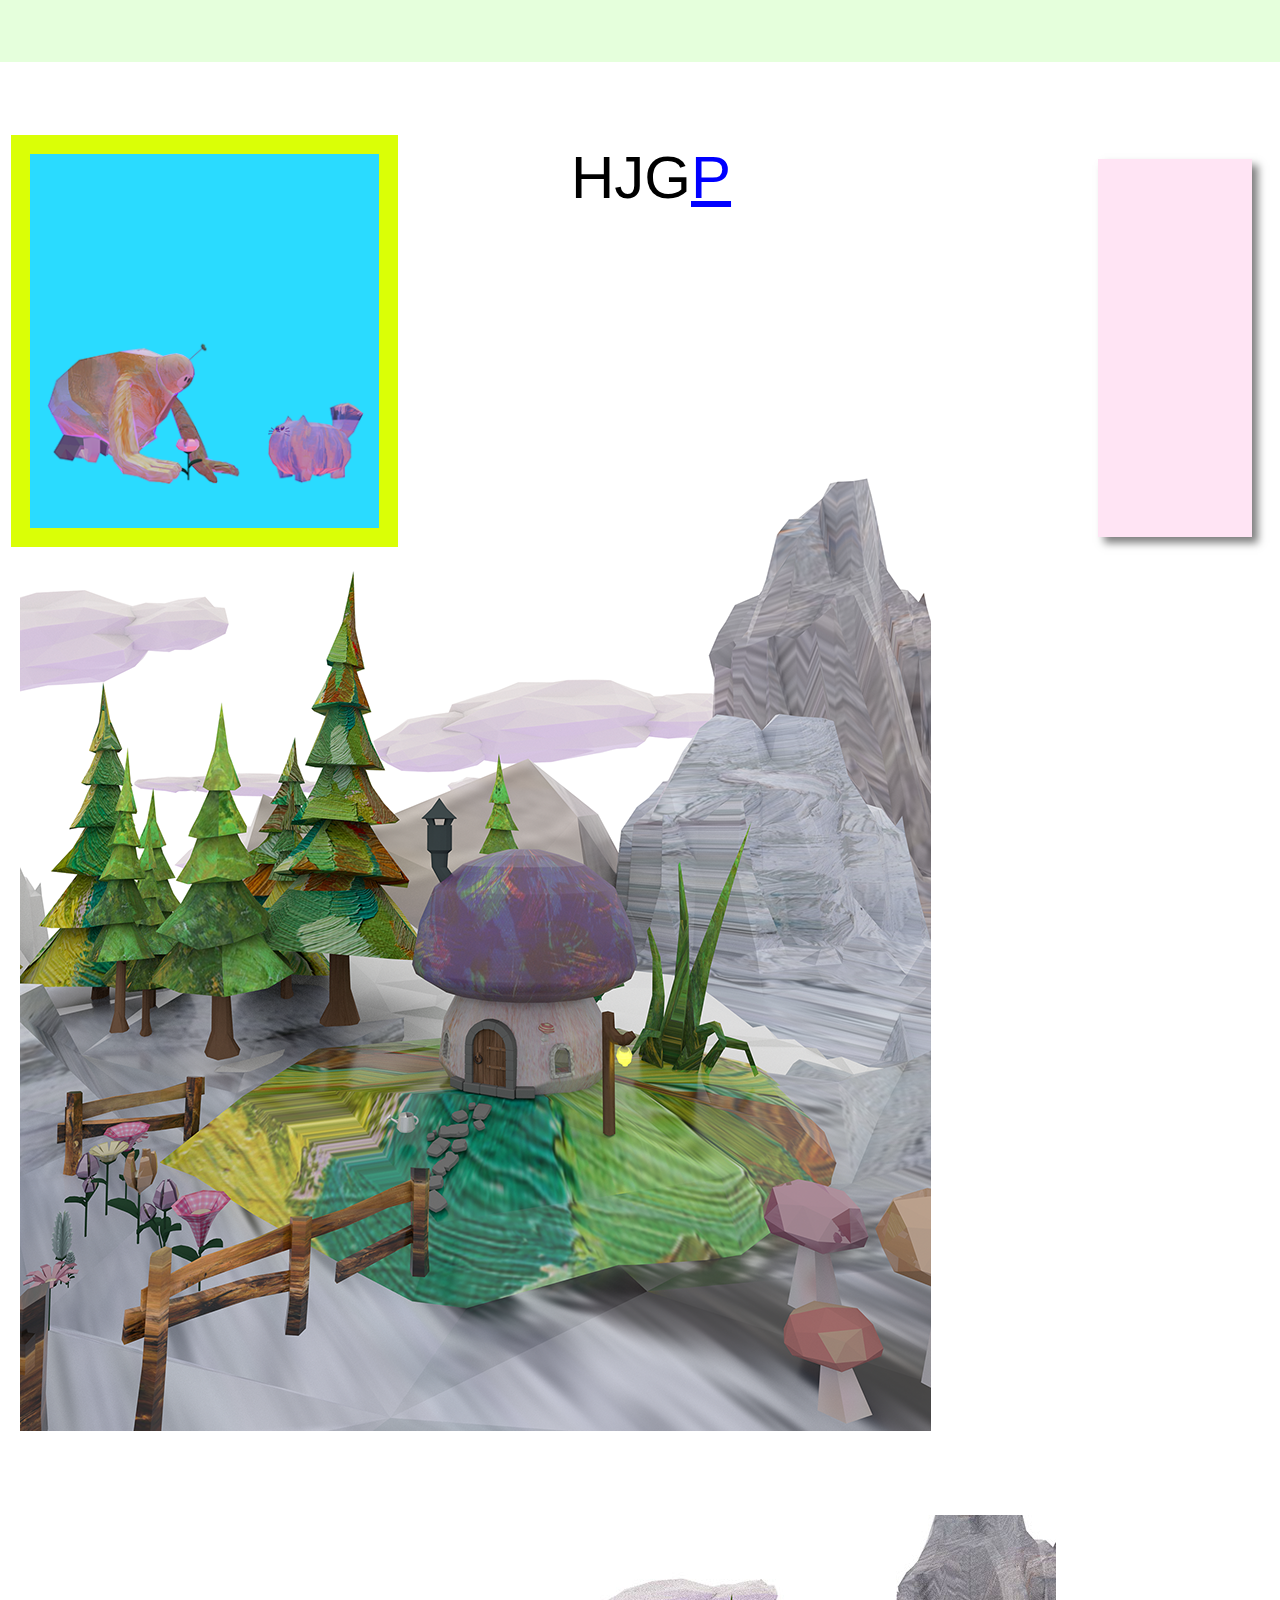
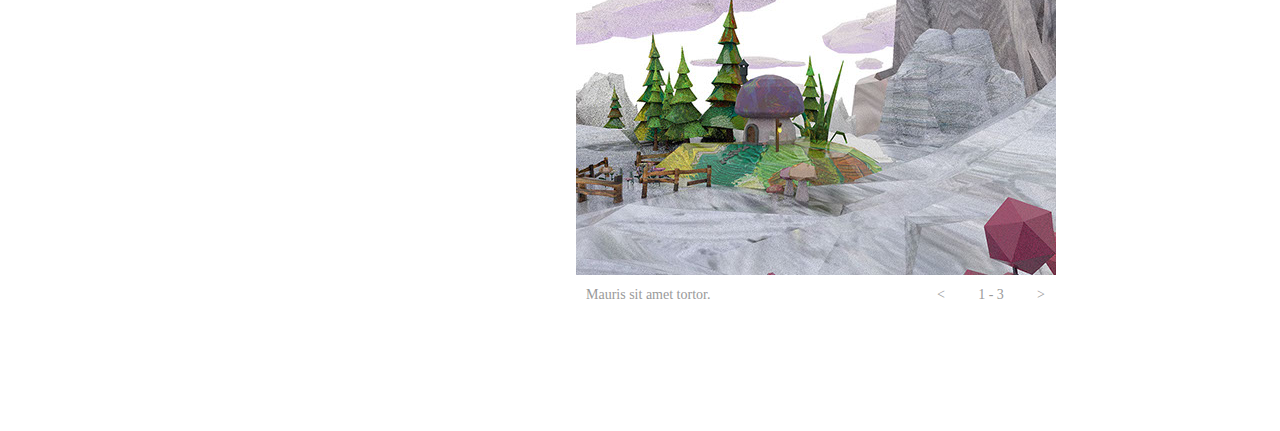
==== index.html @ 1f829367 "upload" ====
<!DOCTYPE html>
<html class="nojs html css_verticalspacer" lang="zh-TW">
 <head>

  <meta http-equiv="Content-type" content="text/html;charset=UTF-8"/>
  <meta name="generator" content="2017.0.4.363"/>
  
  <script type="text/javascript">
   // Update the 'nojs'/'js' class on the html node
document.documentElement.className = document.documentElement.className.replace(/\bnojs\b/g, 'js');

// Check that all required assets are uploaded and up-to-date
if(typeof Muse == "undefined") window.Muse = {}; window.Muse.assets = {"required":["museutils.js", "museconfig.js", "jquery.musepolyfill.bgsize.js", "webpro.js", "musewpslideshow.js", "jquery.museoverlay.js", "touchswipe.js", "jquery.watch.js", "jquery.scrolleffects.js", "require.js", "index.css"], "outOfDate":[]};
</script>
  
  <title>首頁</title>
  <!-- CSS -->
  <link rel="stylesheet" type="text/css" href="css/site_global.css?crc=443350757"/>
  <link rel="stylesheet" type="text/css" href="css/index.css?crc=421343174" id="pagesheet"/>
    <!--HTML Widget code-->
  <style type="text/css">#u663.size_fluid_width_height iframe { position:absolute; left:0; top:0; }</style>
 </head>
 <body>

  <div class="clearfix" id="page"><!-- group -->
   <div id="u200"><!-- simple frame --></div>
   <div class="clearfix grpelem" id="ppu118"><!-- column -->
    <div class="clearfix colelem" id="pu118"><!-- group -->
     <div class="clip_frame grpelem" id="u118"><!-- image -->
      <img class="block" id="u118_img" src="images/2.jpg?crc=135614401" data-hidpi-src="images/2_2x.jpg?crc=4275006688" alt="" width="911" height="1289"/>
     </div>
     <a class="nonblock nontext museBGSize grpelem" id="u128" href="%e6%9c%aa%e5%91%bd%e5%90%8d-4.html"><!-- simple frame --></a>
     <div class="pointer_cursor clearfix grpelem" id="u142-6"><!-- content -->
      <a class="block anim_swing" href="index.html#anchor"><!-- Block link tag --></a>
      <p>HJG<a class="nonblock" href="https://www.youtube.com/watch?v=t-OqWAGTNNU">P</a></p>
     </div>
     <div class="clearfix grpelem" id="u157-3"><!-- content -->
      <p>&nbsp;</p>
     </div>
     <div class="clearfix grpelem" id="u160-3"><!-- content -->
      <p>&nbsp;</p>
     </div>
    </div>
    <div class="clearfix colelem" id="pu663"><!-- group -->
     <div class="size_fixed grpelem" id="u663"><!-- custom html -->
      
<iframe class="actAsDiv" style="width:100%;height:100%;" src="//www.youtube.com/embed/zfUnu_tkehg?autoplay=0&loop=0&showinfo=0&theme=dark&color=red&controls=1&modestbranding=0&start=0&fs=1&iv_load_policy=1&wmode=transparent&rel=1" frameborder="0" allowfullscreen></iframe>

     </div>
     <div class="SlideShowWidget clearfix grpelem" id="slideshowu708"><!-- none box -->
      <div class="popup_anchor" id="u727popup">
       <div class="SlideShowContentPanel clearfix" id="u727"><!-- stack box -->
        <div class="SSSlide clip_frame grpelem" id="u730"><!-- image -->
         <img class="block ImageInclude" id="u730_img" data-src="images/8-crop-u730.jpg?crc=3862335308" data-hidpi-src="images/8-crop-u730_2x.jpg?crc=246128449" src="images/blank.gif?crc=4208392903" alt="" data-width="480" data-height="360"/>
        </div>
        <div class="SSSlide invi clip_frame grpelem" id="u827"><!-- image -->
         <img class="block ImageInclude" id="u827_img" data-src="images/1118-crop-u827.png?crc=4044850448" data-hidpi-src="images/1118-crop-u827_2x.png?crc=381848020" src="images/blank.gif?crc=4208392903" alt="" data-width="480" data-height="360"/>
        </div>
        <div class="SSSlide invi clip_frame grpelem" id="u853"><!-- image -->
         <img class="block ImageInclude" id="u853_img" data-src="images/1128-crop-u853.png?crc=3974267856" data-hidpi-src="images/1128-crop-u853_2x.png?crc=531873560" src="images/blank.gif?crc=4208392903" alt="" data-width="480" data-height="360"/>
        </div>
       </div>
      </div>
      <div class="popup_anchor" id="u715popup">
       <div class="SlideShowCaptionPanel clearfix" id="u715"><!-- stack box -->
        <div class="SSSlideCaption clearfix grpelem" id="u718-4"><!-- content -->
         <p>Mauris sit amet tortor.</p>
        </div>
        <div class="SSSlideCaption invi clearfix grpelem" id="u843-4"><!-- content -->
         <p>Mauris sit amet tortor.2</p>
        </div>
        <div class="SSSlideCaption invi clearfix grpelem" id="u869-4"><!-- content -->
         <p>Mauris sit amet tortor.3</p>
        </div>
       </div>
      </div>
      <div class="popup_anchor" id="u712-4popup">
       <div class="SlideShowLabel SSSlideCount clearfix" id="u712-4"><!-- content -->
        <p><span id="u712">3 - 3</span></p>
       </div>
      </div>
      <div class="popup_anchor" id="u726-4popup">
       <div class="SSPreviousButton clearfix" id="u726-4"><!-- content -->
        <p><span id="u726">&lt;</span></p>
       </div>
      </div>
      <div class="popup_anchor" id="u713-4popup">
       <div class="SSNextButton clearfix" id="u713-4"><!-- content -->
        <p>&gt;</p>
       </div>
      </div>
     </div>
    </div>
   </div>
   <div class="shadow" id="u206"><!-- simple frame --></div>
   <div class="verticalspacer" data-offset-top="1915" data-content-above-spacer="1914" data-content-below-spacer="61"></div>
   <a class="anchor_item grpelem" id="anchor"></a>
  </div>
  <!-- Other scripts -->
  <script type="text/javascript">
   // Decide weather to suppress missing file error or not based on preference setting
var suppressMissingFileError = false
</script>
  <script type="text/javascript">
   window.Muse.assets.check=function(d){if(!window.Muse.assets.checked){window.Muse.assets.checked=!0;var b={},c=function(a,b){if(window.getComputedStyle){var c=window.getComputedStyle(a,null);return c&&c.getPropertyValue(b)||c&&c[b]||""}if(document.documentElement.currentStyle)return(c=a.currentStyle)&&c[b]||a.style&&a.style[b]||"";return""},a=function(a){if(a.match(/^rgb/))return a=a.replace(/\s+/g,"").match(/([\d\,]+)/gi)[0].split(","),(parseInt(a[0])<<16)+(parseInt(a[1])<<8)+parseInt(a[2]);if(a.match(/^\#/))return parseInt(a.substr(1),
16);return 0},g=function(g){for(var f=document.getElementsByTagName("link"),h=0;h<f.length;h++)if("text/css"==f[h].type){var i=(f[h].href||"").match(/\/?css\/([\w\-]+\.css)\?crc=(\d+)/);if(!i||!i[1]||!i[2])break;b[i[1]]=i[2]}f=document.createElement("div");f.className="version";f.style.cssText="display:none; width:1px; height:1px;";document.getElementsByTagName("body")[0].appendChild(f);for(h=0;h<Muse.assets.required.length;){var i=Muse.assets.required[h],l=i.match(/([\w\-\.]+)\.(\w+)$/),k=l&&l[1]?
l[1]:null,l=l&&l[2]?l[2]:null;switch(l.toLowerCase()){case "css":k=k.replace(/\W/gi,"_").replace(/^([^a-z])/gi,"_$1");f.className+=" "+k;k=a(c(f,"color"));l=a(c(f,"backgroundColor"));k!=0||l!=0?(Muse.assets.required.splice(h,1),"undefined"!=typeof b[i]&&(k!=b[i]>>>24||l!=(b[i]&16777215))&&Muse.assets.outOfDate.push(i)):h++;f.className="version";break;case "js":h++;break;default:throw Error("Unsupported file type: "+l);}}d?d().jquery!="1.8.3"&&Muse.assets.outOfDate.push("jquery-1.8.3.min.js"):Muse.assets.required.push("jquery-1.8.3.min.js");
f.parentNode.removeChild(f);if(Muse.assets.outOfDate.length||Muse.assets.required.length)f="伺服器上的某些檔案可能遺失或不正確。請清除瀏覽器快取後再試一次。若問題持續發生，請聯絡網站作者。",g&&Muse.assets.outOfDate.length&&(f+="\nOut of date: "+Muse.assets.outOfDate.join(",")),g&&Muse.assets.required.length&&(f+="\nMissing: "+Muse.assets.required.join(",")),suppressMissingFileError?(f+="\nUse SuppressMissingFileError key in AppPrefs.xml to show missing file error pop up.",console.log(f)):alert(f)};location&&location.search&&location.search.match&&location.search.match(/muse_debug/gi)?
setTimeout(function(){g(!0)},5E3):g()}};
var muse_init=function(){require.config({baseUrl:""});require(["jquery","museutils","whatinput","jquery.musepolyfill.bgsize","webpro","musewpslideshow","jquery.museoverlay","touchswipe","jquery.watch","jquery.scrolleffects"],function(d){var $ = d;$(document).ready(function(){try{
window.Muse.assets.check($);/* body */
Muse.Utils.transformMarkupToFixBrowserProblemsPreInit();/* body */
Muse.Utils.detectScreenResolution();/* HiDPI screens */
Muse.Utils.prepHyperlinks(true);/* body */
Muse.Utils.fullPage('#page');/* 100% height page */
Muse.Utils.initWidget('#slideshowu708', ['#bp_infinity'], function(elem) { var widget = new WebPro.Widget.ContentSlideShow(elem, {autoPlay:true,displayInterval:3500,slideLinkStopsSlideShow:false,transitionStyle:'fading',lightboxEnabled_runtime:false,shuffle:false,transitionDuration:500,enableSwipe:true,elastic:'off',resumeAutoplay:true,resumeAutoplayInterval:3000,playOnce:false,autoActivate_runtime:false}); $(elem).data('widget', widget); return widget; });/* #slideshowu708 */
$('#u128').registerBackgroundPositionScrollEffect([{"speed":[0,1],"in":[-Infinity,43.55]},{"speed":[0,1],"in":[43.55,Infinity]}]);/* scroll effect */
Muse.Utils.showWidgetsWhenReady();/* body */
Muse.Utils.transformMarkupToFixBrowserProblems();/* body */
}catch(b){if(b&&"function"==typeof b.notify?b.notify():Muse.Assert.fail("Error calling selector function: "+b),false)throw b;}})})};

</script>
  <!-- RequireJS script -->
  <script src="scripts/require.js?crc=3951022091" type="text/javascript" async data-main="scripts/museconfig.js?crc=474374037" onload="if (requirejs) requirejs.onError = function(requireType, requireModule) { if (requireType && requireType.toString && requireType.toString().indexOf && 0 <= requireType.toString().indexOf('#scripterror')) window.Muse.assets.check(); }" onerror="window.Muse.assets.check();"></script>
   </body>
</html>
---- css/site_global.css ----
html{min-height:100%;min-width:100%;-ms-text-size-adjust:none;}body,div,dl,dt,dd,ul,ol,li,nav,h1,h2,h3,h4,h5,h6,pre,code,form,fieldset,legend,input,button,textarea,p,blockquote,th,td,a{margin:0px;padding:0px;border-width:0px;border-style:solid;border-color:transparent;-webkit-transform-origin:left top;-ms-transform-origin:left top;-o-transform-origin:left top;transform-origin:left top;background-repeat:no-repeat;}button.submit-btn{-moz-box-sizing:content-box;-webkit-box-sizing:content-box;box-sizing:content-box;}.transition{-webkit-transition-property:background-image,background-position,background-color,border-color,border-radius,color,font-size,font-style,font-weight,letter-spacing,line-height,text-align,box-shadow,text-shadow,opacity;transition-property:background-image,background-position,background-color,border-color,border-radius,color,font-size,font-style,font-weight,letter-spacing,line-height,text-align,box-shadow,text-shadow,opacity;}.transition *{-webkit-transition:inherit;transition:inherit;}table{border-collapse:collapse;border-spacing:0px;}fieldset,img{border:0px;border-style:solid;-webkit-transform-origin:left top;-ms-transform-origin:left top;-o-transform-origin:left top;transform-origin:left top;}address,caption,cite,code,dfn,em,strong,th,var,optgroup{font-style:inherit;font-weight:inherit;}del,ins{text-decoration:none;}li{list-style:none;}caption,th{text-align:left;}h1,h2,h3,h4,h5,h6{font-size:100%;font-weight:inherit;}input,button,textarea,select,optgroup,option{font-family:inherit;font-size:inherit;font-style:inherit;font-weight:inherit;}.form-grp input,.form-grp textarea{-webkit-appearance:none;-webkit-border-radius:0;}body{font-family:Arial, Helvetica Neue, Helvetica, sans-serif;text-align:left;font-size:14px;line-height:17px;word-wrap:break-word;text-rendering:optimizeLegibility;-moz-font-feature-settings:'liga';-ms-font-feature-settings:'liga';-webkit-font-feature-settings:'liga';font-feature-settings:'liga';}a:link{color:#0000FF;text-decoration:underline;}a:visited{color:#800080;text-decoration:underline;}a:hover{color:#0000FF;text-decoration:underline;}a:active{color:#EE0000;text-decoration:underline;}a.nontext{color:black;text-decoration:none;font-style:normal;font-weight:normal;}.normal_text{color:#000000;direction:ltr;font-family:Arial, Helvetica Neue, Helvetica, sans-serif;font-size:14px;font-style:normal;font-weight:normal;letter-spacing:0px;line-height:17px;text-align:left;text-decoration:none;text-indent:0px;text-transform:none;vertical-align:0px;padding:0px;}.list0 li:before{position:absolute;right:100%;letter-spacing:0px;text-decoration:none;font-weight:normal;font-style:normal;}.rtl-list li:before{right:auto;left:100%;}.nls-None > li:before,.nls-None .list3 > li:before,.nls-None .list6 > li:before{margin-right:6px;content:'•';}.nls-None .list1 > li:before,.nls-None .list4 > li:before,.nls-None .list7 > li:before{margin-right:6px;content:'○';}.nls-None,.nls-None .list1,.nls-None .list2,.nls-None .list3,.nls-None .list4,.nls-None .list5,.nls-None .list6,.nls-None .list7,.nls-None .list8{padding-left:34px;}.nls-None.rtl-list,.nls-None .list1.rtl-list,.nls-None .list2.rtl-list,.nls-None .list3.rtl-list,.nls-None .list4.rtl-list,.nls-None .list5.rtl-list,.nls-None .list6.rtl-list,.nls-None .list7.rtl-list,.nls-None .list8.rtl-list{padding-left:0px;padding-right:34px;}.nls-None .list2 > li:before,.nls-None .list5 > li:before,.nls-None .list8 > li:before{margin-right:6px;content:'-';}.nls-None.rtl-list > li:before,.nls-None .list1.rtl-list > li:before,.nls-None .list2.rtl-list > li:before,.nls-None .list3.rtl-list > li:before,.nls-None .list4.rtl-list > li:before,.nls-None .list5.rtl-list > li:before,.nls-None .list6.rtl-list > li:before,.nls-None .list7.rtl-list > li:before,.nls-None .list8.rtl-list > li:before{margin-right:0px;margin-left:6px;}.TabbedPanelsTab{white-space:nowrap;}.MenuBar .MenuBarView,.MenuBar .SubMenuView{display:block;list-style:none;}.MenuBar .SubMenu{display:none;position:absolute;}.NoWrap{white-space:nowrap;word-wrap:normal;}.rootelem{margin-left:auto;margin-right:auto;}.colelem{display:inline;float:left;clear:both;}.clearfix:after{content:"\0020";visibility:hidden;display:block;height:0px;clear:both;}*:first-child+html .clearfix{zoom:1;}.clip_frame{overflow:hidden;}.popup_anchor{position:relative;width:0px;height:0px;}.popup_element{z-index:100000;}.svg{display:block;vertical-align:top;}span.wrap{content:'';clear:left;display:block;}span.actAsInlineDiv{display:inline-block;}.position_content,.excludeFromNormalFlow{float:left;}.preload_images{position:absolute;overflow:hidden;left:-9999px;top:-9999px;height:1px;width:1px;}.preload{height:1px;width:1px;}.animateStates{-webkit-transition:0.3s ease-in-out;-moz-transition:0.3s ease-in-out;-o-transition:0.3s ease-in-out;transition:0.3s ease-in-out;}[data-whatinput="mouse"] *:focus,[data-whatinput="touch"] *:focus,input:focus,textarea:focus{outline:none;}textarea{resize:none;overflow:auto;}.fld-prompt{pointer-events:none;}.wrapped-input{position:absolute;top:0px;left:0px;background:transparent;border:none;}.submit-btn{z-index:50000;cursor:pointer;}.anchor_item{width:22px;height:18px;}.MenuBar .SubMenuVisible,.MenuBarVertical .SubMenuVisible,.MenuBar .SubMenu .SubMenuVisible,.popup_element.Active,span.actAsPara,.actAsDiv,a.nonblock.nontext,img.block{display:block;}.widget_invisible,.js .invi,.js .mse_pre_init{visibility:hidden;}.ose_ei{visibility:hidden;z-index:0;}.no_vert_scroll{overflow-y:hidden;}.always_vert_scroll{overflow-y:scroll;}.always_horz_scroll{overflow-x:scroll;}.fullscreen{overflow:hidden;left:0px;top:0px;position:fixed;height:100%;width:100%;-moz-box-sizing:border-box;-webkit-box-sizing:border-box;-ms-box-sizing:border-box;box-sizing:border-box;}.fullwidth{position:absolute;}.borderbox{-moz-box-sizing:border-box;-webkit-box-sizing:border-box;-ms-box-sizing:border-box;box-sizing:border-box;}.scroll_wrapper{position:absolute;overflow:auto;left:0px;right:0px;top:0px;bottom:0px;padding-top:0px;padding-bottom:0px;margin-top:0px;margin-bottom:0px;}.browser_width > *{position:absolute;left:0px;right:0px;}.grpelem,.accordion_wrapper{display:inline;float:left;}.fld-checkbox input[type=checkbox],.fld-radiobutton input[type=radio]{position:absolute;overflow:hidden;clip:rect(0px, 0px, 0px, 0px);height:1px;width:1px;margin:-1px;padding:0px;border:0px;}.fld-checkbox input[type=checkbox] + label,.fld-radiobutton input[type=radio] + label{display:inline-block;background-repeat:no-repeat;cursor:pointer;float:left;width:100%;height:100%;}.pointer_cursor,.fld-recaptcha-mode,.fld-recaptcha-refresh,.fld-recaptcha-help{cursor:pointer;}p,h1,h2,h3,h4,h5,h6,ol,ul,span.actAsPara{max-height:1000000px;}.superscript{vertical-align:super;font-size:66%;line-height:0px;}.subscript{vertical-align:sub;font-size:66%;line-height:0px;}.horizontalSlideShow{-ms-touch-action:pan-y;touch-action:pan-y;}.verticalSlideShow{-ms-touch-action:pan-x;touch-action:pan-x;}.colelem100,.verticalspacer{clear:both;}.list0 li,.MenuBar .MenuItemContainer,.SlideShowContentPanel .fullscreen img,.css_verticalspacer .verticalspacer{position:relative;}.popup_element.Inactive,.js .disn,.js .an_invi,.hidden,.breakpoint{display:none;}#muse_css_mq{position:absolute;display:none;background-color:#FFFFFE;}.fluid_height_spacer{width:0.01px;}.muse_check_css{display:none;position:fixed;}@media screen and (-webkit-min-device-pixel-ratio:0){body{text-rendering:auto;}}
---- css/index.css ----
.version.index{color:#000019;background-color:#1D2FC6;}#page{z-index:1;width:1280px;min-height:500px;background-image:none;border-width:0px;border-color:#000000;background-color:transparent;margin-left:auto;margin-right:auto;}#u200{z-index:18;width:1495px;height:106px;background-color:#E5FFDC;position:fixed;top:-44px;left:50%;margin-left:-755px;}#ppu118{z-index:0;width:0.01px;margin-right:-10000px;margin-top:142px;margin-left:20px;}#pu118{z-index:2;width:0.01px;}#u118{z-index:2;width:911px;background-color:transparent;position:relative;margin-right:-10000px;}#u128{z-index:4;width:349px;height:374px;border-style:solid;border-width:19px;border-color:#DAFF06;opacity:1;-ms-filter:"progid:DXImageTransform.Microsoft.Alpha(Opacity=100)";filter:alpha(opacity=100);position:relative;margin-right:-10000px;margin-top:-7px;left:-9px;background:#2ADBFF url("../images/1118-u128-fr.png?crc=3913958540") no-repeat left top;background-size:cover;}.hidpi #u128{background-image:url("../images/1118-u128-fr_2x.png?crc=4221553836");}#u142-6{z-index:5;width:313px;min-height:192px;background-color:transparent;font-size:60px;line-height:72px;position:relative;margin-right:-10000px;left:551px;}#u157-3{z-index:11;width:58px;min-height:8px;background-color:transparent;position:relative;margin-right:-10000px;margin-top:561px;left:422px;}#u160-3{z-index:14;width:119px;min-height:85px;background-color:transparent;position:relative;margin-right:-10000px;margin-top:529px;left:361px;}#pu663{z-index:20;width:0.01px;margin-top:84px;}#u663{z-index:20;width:513px;height:320px;border-width:0px;border-color:transparent;background-color:transparent;position:relative;margin-right:-10000px;}#slideshowu708{z-index:21;width:0.01px;height:400px;position:relative;margin-right:-10000px;left:556px;}#u727{position:absolute;width:480px;height:360px;background-color:transparent;}#u727popup{z-index:22;}#u730{z-index:23;width:480px;height:360px;border-width:0px;border-color:transparent;background-color:transparent;margin-right:-10000px;position:relative;}#u827{z-index:25;width:480px;height:360px;border-width:0px;border-color:transparent;background-color:transparent;margin-right:-10000px;position:relative;}#u853{z-index:27;width:480px;height:360px;border-width:0px;border-color:transparent;background-color:transparent;margin-right:-10000px;position:relative;}#u715{position:absolute;width:349px;background-color:transparent;top:360px;}#u715popup{z-index:29;}#u718-4{z-index:30;width:329px;min-height:20px;border-width:0px;border-color:transparent;background-color:#FFFFFF;padding:10px;color:#999999;text-align:left;line-height:20px;font-family:Georgia, Palatino, Palatino Linotype, Times, Times New Roman, serif;margin-right:-10000px;position:relative;}#u843-4{z-index:34;width:329px;min-height:20px;border-width:0px;border-color:transparent;background-color:#FFFFFF;padding:10px;color:#999999;text-align:left;line-height:20px;font-family:Georgia, Palatino, Palatino Linotype, Times, Times New Roman, serif;margin-right:-10000px;position:relative;}#u869-4{z-index:38;width:329px;min-height:20px;border-width:0px;border-color:transparent;background-color:#FFFFFF;padding:10px;color:#999999;text-align:left;line-height:20px;font-family:Georgia, Palatino, Palatino Linotype, Times, Times New Roman, serif;margin-right:-10000px;position:relative;}#u712-4{position:absolute;width:48px;min-height:20px;border-width:0px;border-color:transparent;background-color:#FFFFFF;padding:10px;text-align:center;line-height:20px;font-family:Georgia, Palatino, Palatino Linotype, Times, Times New Roman, serif;top:360px;left:381px;}#u712-4popup{z-index:42;}#u726-4{position:absolute;width:10px;min-height:20px;border-width:0px;border-color:transparent;background-color:#FFFFFF;padding:10px;text-align:center;line-height:20px;font-family:Georgia, Palatino, Palatino Linotype, Times, Times New Roman, serif;top:360px;left:350px;}#u726-4popup{z-index:46;}#u712,#u726{color:#999999;}#u713-4{position:absolute;width:10px;min-height:20px;border-width:0px;border-color:transparent;background-color:#FFFFFF;padding:10px;color:#999999;text-align:center;line-height:20px;font-family:Georgia, Palatino, Palatino Linotype, Times, Times New Roman, serif;top:360px;left:450px;}#u713-4popup{z-index:50;}.SSFirstButton,.SSPreviousButton,.SSNextButton,.SSLastButton,.SSSlideLink,.SSCloseButton{cursor:pointer;}.SSSlideLoading{background:url("../images/loading.gif?crc=3815509949") no-repeat center center;}#u206{z-index:19;width:154px;height:378px;box-shadow:6px 6px 8px rgba(0,0,0,0.5);background-color:#FFE4F4;position:fixed;top:159px;right:28px;}.css_verticalspacer .verticalspacer{height:calc(100vh - 1975px);}#anchor{margin-bottom:-53px;position:relative;margin-right:-10000px;width:22px;margin-top:97px;left:203px;}#muse_css_mq,.html{background-color:#FFFFFF;}body{position:relative;min-width:1280px;}.verticalspacer{min-height:1px;}
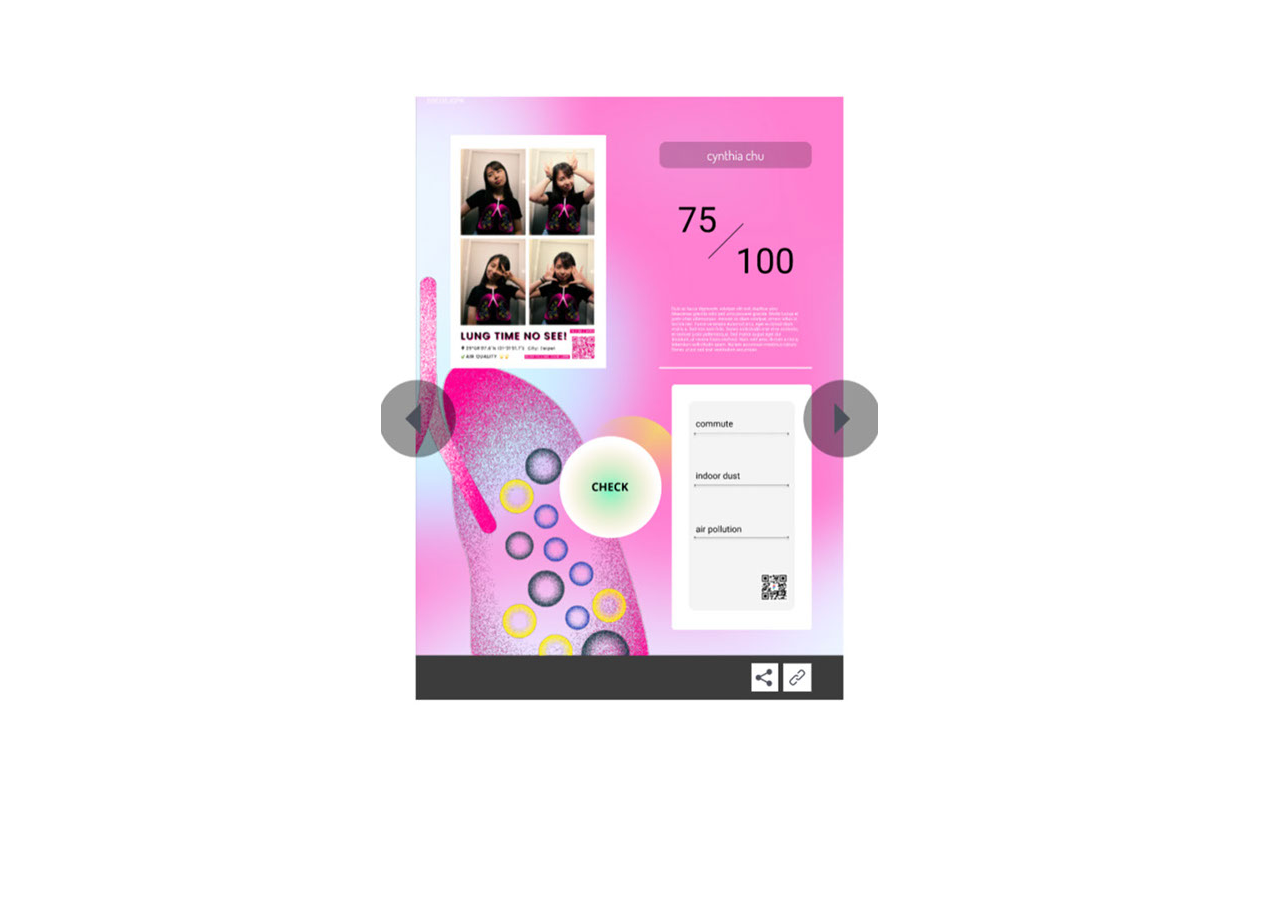
==== commit 0a987a86: "s" ====
--- a/index.html
+++ b/index.html
@@ -3,124 +3,53 @@
  <head>
 
   <meta http-equiv="Content-type" content="text/html;charset=UTF-8"/>
-  <meta name="generator" content="2017.0.4.363"/>
+  <meta name="generator" content="2018.1.0.386"/>
   
   <script type="text/javascript">
    // Update the 'nojs'/'js' class on the html node
 document.documentElement.className = document.documentElement.className.replace(/\bnojs\b/g, 'js');
 
 // Check that all required assets are uploaded and up-to-date
-if(typeof Muse == "undefined") window.Muse = {}; window.Muse.assets = {"required":["museutils.js", "museconfig.js", "jquery.musepolyfill.bgsize.js", "webpro.js", "musewpslideshow.js", "jquery.museoverlay.js", "touchswipe.js", "jquery.watch.js", "jquery.scrolleffects.js", "require.js", "index.css"], "outOfDate":[]};
+if(typeof Muse == "undefined") window.Muse = {}; window.Muse.assets = {"required":["museutils.js", "museconfig.js", "jquery.watch.js", "require.js", "index.css"], "outOfDate":[]};
 </script>
   
   <title>首頁</title>
   <!-- CSS -->
-  <link rel="stylesheet" type="text/css" href="css/site_global.css?crc=443350757"/>
-  <link rel="stylesheet" type="text/css" href="css/index.css?crc=421343174" id="pagesheet"/>
-    <!--HTML Widget code-->
-  <style type="text/css">#u663.size_fluid_width_height iframe { position:absolute; left:0; top:0; }</style>
- </head>
+  <link rel="stylesheet" type="text/css" href="css/site_global.css?crc=444006867"/>
+  <link rel="stylesheet" type="text/css" href="css/index.css?crc=3913876792" id="pagesheet"/>
+   </head>
  <body>
 
-  <div class="clearfix" id="page"><!-- group -->
-   <div id="u200"><!-- simple frame --></div>
-   <div class="clearfix grpelem" id="ppu118"><!-- column -->
-    <div class="clearfix colelem" id="pu118"><!-- group -->
-     <div class="clip_frame grpelem" id="u118"><!-- image -->
-      <img class="block" id="u118_img" src="images/2.jpg?crc=135614401" data-hidpi-src="images/2_2x.jpg?crc=4275006688" alt="" width="911" height="1289"/>
-     </div>
-     <a class="nonblock nontext museBGSize grpelem" id="u128" href="%e6%9c%aa%e5%91%bd%e5%90%8d-4.html"><!-- simple frame --></a>
-     <div class="pointer_cursor clearfix grpelem" id="u142-6"><!-- content -->
-      <a class="block anim_swing" href="index.html#anchor"><!-- Block link tag --></a>
-      <p>HJG<a class="nonblock" href="https://www.youtube.com/watch?v=t-OqWAGTNNU">P</a></p>
-     </div>
-     <div class="clearfix grpelem" id="u157-3"><!-- content -->
-      <p>&nbsp;</p>
-     </div>
-     <div class="clearfix grpelem" id="u160-3"><!-- content -->
-      <p>&nbsp;</p>
-     </div>
-    </div>
-    <div class="clearfix colelem" id="pu663"><!-- group -->
-     <div class="size_fixed grpelem" id="u663"><!-- custom html -->
-      
-<iframe class="actAsDiv" style="width:100%;height:100%;" src="//www.youtube.com/embed/zfUnu_tkehg?autoplay=0&loop=0&showinfo=0&theme=dark&color=red&controls=1&modestbranding=0&start=0&fs=1&iv_load_policy=1&wmode=transparent&rel=1" frameborder="0" allowfullscreen></iframe>
-
-     </div>
-     <div class="SlideShowWidget clearfix grpelem" id="slideshowu708"><!-- none box -->
-      <div class="popup_anchor" id="u727popup">
-       <div class="SlideShowContentPanel clearfix" id="u727"><!-- stack box -->
-        <div class="SSSlide clip_frame grpelem" id="u730"><!-- image -->
-         <img class="block ImageInclude" id="u730_img" data-src="images/8-crop-u730.jpg?crc=3862335308" data-hidpi-src="images/8-crop-u730_2x.jpg?crc=246128449" src="images/blank.gif?crc=4208392903" alt="" data-width="480" data-height="360"/>
-        </div>
-        <div class="SSSlide invi clip_frame grpelem" id="u827"><!-- image -->
-         <img class="block ImageInclude" id="u827_img" data-src="images/1118-crop-u827.png?crc=4044850448" data-hidpi-src="images/1118-crop-u827_2x.png?crc=381848020" src="images/blank.gif?crc=4208392903" alt="" data-width="480" data-height="360"/>
-        </div>
-        <div class="SSSlide invi clip_frame grpelem" id="u853"><!-- image -->
-         <img class="block ImageInclude" id="u853_img" data-src="images/1128-crop-u853.png?crc=3974267856" data-hidpi-src="images/1128-crop-u853_2x.png?crc=531873560" src="images/blank.gif?crc=4208392903" alt="" data-width="480" data-height="360"/>
-        </div>
-       </div>
-      </div>
-      <div class="popup_anchor" id="u715popup">
-       <div class="SlideShowCaptionPanel clearfix" id="u715"><!-- stack box -->
-        <div class="SSSlideCaption clearfix grpelem" id="u718-4"><!-- content -->
-         <p>Mauris sit amet tortor.</p>
-        </div>
-        <div class="SSSlideCaption invi clearfix grpelem" id="u843-4"><!-- content -->
-         <p>Mauris sit amet tortor.2</p>
-        </div>
-        <div class="SSSlideCaption invi clearfix grpelem" id="u869-4"><!-- content -->
-         <p>Mauris sit amet tortor.3</p>
-        </div>
-       </div>
-      </div>
-      <div class="popup_anchor" id="u712-4popup">
-       <div class="SlideShowLabel SSSlideCount clearfix" id="u712-4"><!-- content -->
-        <p><span id="u712">3 - 3</span></p>
-       </div>
-      </div>
-      <div class="popup_anchor" id="u726-4popup">
-       <div class="SSPreviousButton clearfix" id="u726-4"><!-- content -->
-        <p><span id="u726">&lt;</span></p>
-       </div>
-      </div>
-      <div class="popup_anchor" id="u713-4popup">
-       <div class="SSNextButton clearfix" id="u713-4"><!-- content -->
-        <p>&gt;</p>
-       </div>
-      </div>
-     </div>
-    </div>
+  <div class="clearfix" id="page"><!-- column -->
+   <div class="clip_frame colelem" id="u200"><!-- image -->
+    <img class="block" id="u200_img" src="images/2022-12-21497x680.jpg?crc=448873706" alt="" width="497" height="679"/>
    </div>
-   <div class="shadow" id="u206"><!-- simple frame --></div>
-   <div class="verticalspacer" data-offset-top="1915" data-content-above-spacer="1914" data-content-below-spacer="61"></div>
-   <a class="anchor_item grpelem" id="anchor"></a>
+   <div class="verticalspacer" data-offset-top="741" data-content-above-spacer="741" data-content-below-spacer="61"></div>
   </div>
   <!-- Other scripts -->
   <script type="text/javascript">
-   // Decide weather to suppress missing file error or not based on preference setting
+   // Decide whether to suppress missing file error or not based on preference setting
 var suppressMissingFileError = false
 </script>
   <script type="text/javascript">
-   window.Muse.assets.check=function(d){if(!window.Muse.assets.checked){window.Muse.assets.checked=!0;var b={},c=function(a,b){if(window.getComputedStyle){var c=window.getComputedStyle(a,null);return c&&c.getPropertyValue(b)||c&&c[b]||""}if(document.documentElement.currentStyle)return(c=a.currentStyle)&&c[b]||a.style&&a.style[b]||"";return""},a=function(a){if(a.match(/^rgb/))return a=a.replace(/\s+/g,"").match(/([\d\,]+)/gi)[0].split(","),(parseInt(a[0])<<16)+(parseInt(a[1])<<8)+parseInt(a[2]);if(a.match(/^\#/))return parseInt(a.substr(1),
-16);return 0},g=function(g){for(var f=document.getElementsByTagName("link"),h=0;h<f.length;h++)if("text/css"==f[h].type){var i=(f[h].href||"").match(/\/?css\/([\w\-]+\.css)\?crc=(\d+)/);if(!i||!i[1]||!i[2])break;b[i[1]]=i[2]}f=document.createElement("div");f.className="version";f.style.cssText="display:none; width:1px; height:1px;";document.getElementsByTagName("body")[0].appendChild(f);for(h=0;h<Muse.assets.required.length;){var i=Muse.assets.required[h],l=i.match(/([\w\-\.]+)\.(\w+)$/),k=l&&l[1]?
-l[1]:null,l=l&&l[2]?l[2]:null;switch(l.toLowerCase()){case "css":k=k.replace(/\W/gi,"_").replace(/^([^a-z])/gi,"_$1");f.className+=" "+k;k=a(c(f,"color"));l=a(c(f,"backgroundColor"));k!=0||l!=0?(Muse.assets.required.splice(h,1),"undefined"!=typeof b[i]&&(k!=b[i]>>>24||l!=(b[i]&16777215))&&Muse.assets.outOfDate.push(i)):h++;f.className="version";break;case "js":h++;break;default:throw Error("Unsupported file type: "+l);}}d?d().jquery!="1.8.3"&&Muse.assets.outOfDate.push("jquery-1.8.3.min.js"):Muse.assets.required.push("jquery-1.8.3.min.js");
-f.parentNode.removeChild(f);if(Muse.assets.outOfDate.length||Muse.assets.required.length)f="伺服器上的某些檔案可能遺失或不正確。請清除瀏覽器快取後再試一次。若問題持續發生，請聯絡網站作者。",g&&Muse.assets.outOfDate.length&&(f+="\nOut of date: "+Muse.assets.outOfDate.join(",")),g&&Muse.assets.required.length&&(f+="\nMissing: "+Muse.assets.required.join(",")),suppressMissingFileError?(f+="\nUse SuppressMissingFileError key in AppPrefs.xml to show missing file error pop up.",console.log(f)):alert(f)};location&&location.search&&location.search.match&&location.search.match(/muse_debug/gi)?
-setTimeout(function(){g(!0)},5E3):g()}};
-var muse_init=function(){require.config({baseUrl:""});require(["jquery","museutils","whatinput","jquery.musepolyfill.bgsize","webpro","musewpslideshow","jquery.museoverlay","touchswipe","jquery.watch","jquery.scrolleffects"],function(d){var $ = d;$(document).ready(function(){try{
+   window.Muse.assets.check=function(c){if(!window.Muse.assets.checked){window.Muse.assets.checked=!0;var b={},d=function(a,b){if(window.getComputedStyle){var c=window.getComputedStyle(a,null);return c&&c.getPropertyValue(b)||c&&c[b]||""}if(document.documentElement.currentStyle)return(c=a.currentStyle)&&c[b]||a.style&&a.style[b]||"";return""},a=function(a){if(a.match(/^rgb/))return a=a.replace(/\s+/g,"").match(/([\d\,]+)/gi)[0].split(","),(parseInt(a[0])<<16)+(parseInt(a[1])<<8)+parseInt(a[2]);if(a.match(/^\#/))return parseInt(a.substr(1),
+16);return 0},f=function(f){for(var g=document.getElementsByTagName("link"),j=0;j<g.length;j++)if("text/css"==g[j].type){var l=(g[j].href||"").match(/\/?css\/([\w\-]+\.css)\?crc=(\d+)/);if(!l||!l[1]||!l[2])break;b[l[1]]=l[2]}g=document.createElement("div");g.className="version";g.style.cssText="display:none; width:1px; height:1px;";document.getElementsByTagName("body")[0].appendChild(g);for(j=0;j<Muse.assets.required.length;){var l=Muse.assets.required[j],k=l.match(/([\w\-\.]+)\.(\w+)$/),i=k&&k[1]?
+k[1]:null,k=k&&k[2]?k[2]:null;switch(k.toLowerCase()){case "css":i=i.replace(/\W/gi,"_").replace(/^([^a-z])/gi,"_$1");g.className+=" "+i;i=a(d(g,"color"));k=a(d(g,"backgroundColor"));i!=0||k!=0?(Muse.assets.required.splice(j,1),"undefined"!=typeof b[l]&&(i!=b[l]>>>24||k!=(b[l]&16777215))&&Muse.assets.outOfDate.push(l)):j++;g.className="version";break;case "js":j++;break;default:throw Error("Unsupported file type: "+k);}}c?c().jquery!="1.8.3"&&Muse.assets.outOfDate.push("jquery-1.8.3.min.js"):Muse.assets.required.push("jquery-1.8.3.min.js");
+g.parentNode.removeChild(g);if(Muse.assets.outOfDate.length||Muse.assets.required.length)g="伺服器上的某些檔案可能遺失或不正確。請清除瀏覽器快取後再試一次。若問題持續發生，請聯絡網站作者。",f&&Muse.assets.outOfDate.length&&(g+="\nOut of date: "+Muse.assets.outOfDate.join(",")),f&&Muse.assets.required.length&&(g+="\nMissing: "+Muse.assets.required.join(",")),suppressMissingFileError?(g+="\nUse SuppressMissingFileError key in AppPrefs.xml to show missing file error pop up.",console.log(g)):alert(g)};location&&location.search&&location.search.match&&location.search.match(/muse_debug/gi)?
+setTimeout(function(){f(!0)},5E3):f()}};
+var muse_init=function(){require.config({baseUrl:""});require(["jquery","museutils","whatinput","jquery.watch"],function(c){var $ = c;$(document).ready(function(){try{
 window.Muse.assets.check($);/* body */
 Muse.Utils.transformMarkupToFixBrowserProblemsPreInit();/* body */
 Muse.Utils.detectScreenResolution();/* HiDPI screens */
 Muse.Utils.prepHyperlinks(true);/* body */
+Muse.Utils.makeButtonsVisibleAfterSettingMinWidth();/* body */
 Muse.Utils.fullPage('#page');/* 100% height page */
-Muse.Utils.initWidget('#slideshowu708', ['#bp_infinity'], function(elem) { var widget = new WebPro.Widget.ContentSlideShow(elem, {autoPlay:true,displayInterval:3500,slideLinkStopsSlideShow:false,transitionStyle:'fading',lightboxEnabled_runtime:false,shuffle:false,transitionDuration:500,enableSwipe:true,elastic:'off',resumeAutoplay:true,resumeAutoplayInterval:3000,playOnce:false,autoActivate_runtime:false}); $(elem).data('widget', widget); return widget; });/* #slideshowu708 */
-$('#u128').registerBackgroundPositionScrollEffect([{"speed":[0,1],"in":[-Infinity,43.55]},{"speed":[0,1],"in":[43.55,Infinity]}]);/* scroll effect */
 Muse.Utils.showWidgetsWhenReady();/* body */
 Muse.Utils.transformMarkupToFixBrowserProblems();/* body */
 }catch(b){if(b&&"function"==typeof b.notify?b.notify():Muse.Assert.fail("Error calling selector function: "+b),false)throw b;}})})};
 
 </script>
   <!-- RequireJS script -->
-  <script src="scripts/require.js?crc=3951022091" type="text/javascript" async data-main="scripts/museconfig.js?crc=474374037" onload="if (requirejs) requirejs.onError = function(requireType, requireModule) { if (requireType && requireType.toString && requireType.toString().indexOf && 0 <= requireType.toString().indexOf('#scripterror')) window.Muse.assets.check(); }" onerror="window.Muse.assets.check();"></script>
+  <script src="scripts/require.js?crc=7928878" type="text/javascript" async data-main="scripts/museconfig.js?crc=4286661555" onload="if (requirejs) requirejs.onError = function(requireType, requireModule) { if (requireType && requireType.toString && requireType.toString().indexOf && 0 <= requireType.toString().indexOf('#scripterror')) window.Muse.assets.check(); }" onerror="window.Muse.assets.check();"></script>
    </body>
 </html>
--- a/css/site_global.css
+++ b/css/site_global.css
@@ -1 +1 @@
-html{min-height:100%;min-width:100%;-ms-text-size-adjust:none;}body,div,dl,dt,dd,ul,ol,li,nav,h1,h2,h3,h4,h5,h6,pre,code,form,fieldset,legend,input,button,textarea,p,blockquote,th,td,a{margin:0px;padding:0px;border-width:0px;border-style:solid;border-color:transparent;-webkit-transform-origin:left top;-ms-transform-origin:left top;-o-transform-origin:left top;transform-origin:left top;background-repeat:no-repeat;}button.submit-btn{-moz-box-sizing:content-box;-webkit-box-sizing:content-box;box-sizing:content-box;}.transition{-webkit-transition-property:background-image,background-position,background-color,border-color,border-radius,color,font-size,font-style,font-weight,letter-spacing,line-height,text-align,box-shadow,text-shadow,opacity;transition-property:background-image,background-position,background-color,border-color,border-radius,color,font-size,font-style,font-weight,letter-spacing,line-height,text-align,box-shadow,text-shadow,opacity;}.transition *{-webkit-transition:inherit;transition:inherit;}table{border-collapse:collapse;border-spacing:0px;}fieldset,img{border:0px;border-style:solid;-webkit-transform-origin:left top;-ms-transform-origin:left top;-o-transform-origin:left top;transform-origin:left top;}address,caption,cite,code,dfn,em,strong,th,var,optgroup{font-style:inherit;font-weight:inherit;}del,ins{text-decoration:none;}li{list-style:none;}caption,th{text-align:left;}h1,h2,h3,h4,h5,h6{font-size:100%;font-weight:inherit;}input,button,textarea,select,optgroup,option{font-family:inherit;font-size:inherit;font-style:inherit;font-weight:inherit;}.form-grp input,.form-grp textarea{-webkit-appearance:none;-webkit-border-radius:0;}body{font-family:Arial, Helvetica Neue, Helvetica, sans-serif;text-align:left;font-size:14px;line-height:17px;word-wrap:break-word;text-rendering:optimizeLegibility;-moz-font-feature-settings:'liga';-ms-font-feature-settings:'liga';-webkit-font-feature-settings:'liga';font-feature-settings:'liga';}a:link{color:#0000FF;text-decoration:underline;}a:visited{color:#800080;text-decoration:underline;}a:hover{color:#0000FF;text-decoration:underline;}a:active{color:#EE0000;text-decoration:underline;}a.nontext{color:black;text-decoration:none;font-style:normal;font-weight:normal;}.normal_text{color:#000000;direction:ltr;font-family:Arial, Helvetica Neue, Helvetica, sans-serif;font-size:14px;font-style:normal;font-weight:normal;letter-spacing:0px;line-height:17px;text-align:left;text-decoration:none;text-indent:0px;text-transform:none;vertical-align:0px;padding:0px;}.list0 li:before{position:absolute;right:100%;letter-spacing:0px;text-decoration:none;font-weight:normal;font-style:normal;}.rtl-list li:before{right:auto;left:100%;}.nls-None > li:before,.nls-None .list3 > li:before,.nls-None .list6 > li:before{margin-right:6px;content:'•';}.nls-None .list1 > li:before,.nls-None .list4 > li:before,.nls-None .list7 > li:before{margin-right:6px;content:'○';}.nls-None,.nls-None .list1,.nls-None .list2,.nls-None .list3,.nls-None .list4,.nls-None .list5,.nls-None .list6,.nls-None .list7,.nls-None .list8{padding-left:34px;}.nls-None.rtl-list,.nls-None .list1.rtl-list,.nls-None .list2.rtl-list,.nls-None .list3.rtl-list,.nls-None .list4.rtl-list,.nls-None .list5.rtl-list,.nls-None .list6.rtl-list,.nls-None .list7.rtl-list,.nls-None .list8.rtl-list{padding-left:0px;padding-right:34px;}.nls-None .list2 > li:before,.nls-None .list5 > li:before,.nls-None .list8 > li:before{margin-right:6px;content:'-';}.nls-None.rtl-list > li:before,.nls-None .list1.rtl-list > li:before,.nls-None .list2.rtl-list > li:before,.nls-None .list3.rtl-list > li:before,.nls-None .list4.rtl-list > li:before,.nls-None .list5.rtl-list > li:before,.nls-None .list6.rtl-list > li:before,.nls-None .list7.rtl-list > li:before,.nls-None .list8.rtl-list > li:before{margin-right:0px;margin-left:6px;}.TabbedPanelsTab{white-space:nowrap;}.MenuBar .MenuBarView,.MenuBar .SubMenuView{display:block;list-style:none;}.MenuBar .SubMenu{display:none;position:absolute;}.NoWrap{white-space:nowrap;word-wrap:normal;}.rootelem{margin-left:auto;margin-right:auto;}.colelem{display:inline;float:left;clear:both;}.clearfix:after{content:"\0020";visibility:hidden;display:block;height:0px;clear:both;}*:first-child+html .clearfix{zoom:1;}.clip_frame{overflow:hidden;}.popup_anchor{position:relative;width:0px;height:0px;}.popup_element{z-index:100000;}.svg{display:block;vertical-align:top;}span.wrap{content:'';clear:left;display:block;}span.actAsInlineDiv{display:inline-block;}.position_content,.excludeFromNormalFlow{float:left;}.preload_images{position:absolute;overflow:hidden;left:-9999px;top:-9999px;height:1px;width:1px;}.preload{height:1px;width:1px;}.animateStates{-webkit-transition:0.3s ease-in-out;-moz-transition:0.3s ease-in-out;-o-transition:0.3s ease-in-out;transition:0.3s ease-in-out;}[data-whatinput="mouse"] *:focus,[data-whatinput="touch"] *:focus,input:focus,textarea:focus{outline:none;}textarea{resize:none;overflow:auto;}.fld-prompt{pointer-events:none;}.wrapped-input{position:absolute;top:0px;left:0px;background:transparent;border:none;}.submit-btn{z-index:50000;cursor:pointer;}.anchor_item{width:22px;height:18px;}.MenuBar .SubMenuVisible,.MenuBarVertical .SubMenuVisible,.MenuBar .SubMenu .SubMenuVisible,.popup_element.Active,span.actAsPara,.actAsDiv,a.nonblock.nontext,img.block{display:block;}.widget_invisible,.js .invi,.js .mse_pre_init{visibility:hidden;}.ose_ei{visibility:hidden;z-index:0;}.no_vert_scroll{overflow-y:hidden;}.always_vert_scroll{overflow-y:scroll;}.always_horz_scroll{overflow-x:scroll;}.fullscreen{overflow:hidden;left:0px;top:0px;position:fixed;height:100%;width:100%;-moz-box-sizing:border-box;-webkit-box-sizing:border-box;-ms-box-sizing:border-box;box-sizing:border-box;}.fullwidth{position:absolute;}.borderbox{-moz-box-sizing:border-box;-webkit-box-sizing:border-box;-ms-box-sizing:border-box;box-sizing:border-box;}.scroll_wrapper{position:absolute;overflow:auto;left:0px;right:0px;top:0px;bottom:0px;padding-top:0px;padding-bottom:0px;margin-top:0px;margin-bottom:0px;}.browser_width > *{position:absolute;left:0px;right:0px;}.grpelem,.accordion_wrapper{display:inline;float:left;}.fld-checkbox input[type=checkbox],.fld-radiobutton input[type=radio]{position:absolute;overflow:hidden;clip:rect(0px, 0px, 0px, 0px);height:1px;width:1px;margin:-1px;padding:0px;border:0px;}.fld-checkbox input[type=checkbox] + label,.fld-radiobutton input[type=radio] + label{display:inline-block;background-repeat:no-repeat;cursor:pointer;float:left;width:100%;height:100%;}.pointer_cursor,.fld-recaptcha-mode,.fld-recaptcha-refresh,.fld-recaptcha-help{cursor:pointer;}p,h1,h2,h3,h4,h5,h6,ol,ul,span.actAsPara{max-height:1000000px;}.superscript{vertical-align:super;font-size:66%;line-height:0px;}.subscript{vertical-align:sub;font-size:66%;line-height:0px;}.horizontalSlideShow{-ms-touch-action:pan-y;touch-action:pan-y;}.verticalSlideShow{-ms-touch-action:pan-x;touch-action:pan-x;}.colelem100,.verticalspacer{clear:both;}.list0 li,.MenuBar .MenuItemContainer,.SlideShowContentPanel .fullscreen img,.css_verticalspacer .verticalspacer{position:relative;}.popup_element.Inactive,.js .disn,.js .an_invi,.hidden,.breakpoint{display:none;}#muse_css_mq{position:absolute;display:none;background-color:#FFFFFE;}.fluid_height_spacer{width:0.01px;}.muse_check_css{display:none;position:fixed;}@media screen and (-webkit-min-device-pixel-ratio:0){body{text-rendering:auto;}}+html{min-height:100%;min-width:100%;-ms-text-size-adjust:none;}body,div,dl,dt,dd,ul,ol,li,nav,h1,h2,h3,h4,h5,h6,pre,code,form,fieldset,legend,input,button,textarea,p,blockquote,th,td,a{margin:0px;padding:0px;border-width:0px;border-style:solid;border-color:transparent;-webkit-transform-origin:left top;-ms-transform-origin:left top;-o-transform-origin:left top;transform-origin:left top;background-repeat:no-repeat;}button.submit-btn{-moz-box-sizing:content-box;-webkit-box-sizing:content-box;box-sizing:content-box;}.transition{-webkit-transition-property:background-image,background-position,background-color,border-color,border-radius,color,font-size,font-style,font-weight,letter-spacing,line-height,text-align,box-shadow,text-shadow,opacity;transition-property:background-image,background-position,background-color,border-color,border-radius,color,font-size,font-style,font-weight,letter-spacing,line-height,text-align,box-shadow,text-shadow,opacity;}.transition *{-webkit-transition:inherit;transition:inherit;}table{border-collapse:collapse;border-spacing:0px;}fieldset,img{border:0px;border-style:solid;-webkit-transform-origin:left top;-ms-transform-origin:left top;-o-transform-origin:left top;transform-origin:left top;}address,caption,cite,code,dfn,em,strong,th,var,optgroup{font-style:inherit;font-weight:inherit;}del,ins{text-decoration:none;}li{list-style:none;}caption,th{text-align:left;}h1,h2,h3,h4,h5,h6{font-size:100%;font-weight:inherit;}input,button,textarea,select,optgroup,option{font-family:inherit;font-size:inherit;font-style:inherit;font-weight:inherit;}.form-grp input,.form-grp textarea{-webkit-appearance:none;-webkit-border-radius:0;}body{font-family:Arial, Helvetica Neue, Helvetica, sans-serif;text-align:left;font-size:14px;line-height:17px;word-wrap:break-word;text-rendering:optimizeLegibility;-moz-font-feature-settings:'liga';-ms-font-feature-settings:'liga';-webkit-font-feature-settings:'liga';font-feature-settings:'liga';}a:link{color:#0000FF;text-decoration:underline;}a:visited{color:#800080;text-decoration:underline;}a:hover{color:#0000FF;text-decoration:underline;}a:active{color:#EE0000;text-decoration:underline;}a.nontext{color:black;text-decoration:none;font-style:normal;font-weight:normal;}.normal_text{color:#000000;direction:ltr;font-family:Arial, Helvetica Neue, Helvetica, sans-serif;font-size:14px;font-style:normal;font-weight:normal;letter-spacing:0px;line-height:17px;text-align:left;text-decoration:none;text-indent:0px;text-transform:none;vertical-align:0px;padding:0px;}.list0 li:before{position:absolute;right:100%;letter-spacing:0px;text-decoration:none;font-weight:normal;font-style:normal;}.rtl-list li:before{right:auto;left:100%;}.nls-None > li:before,.nls-None .list3 > li:before,.nls-None .list6 > li:before{margin-right:6px;content:'•';}.nls-None .list1 > li:before,.nls-None .list4 > li:before,.nls-None .list7 > li:before{margin-right:6px;content:'○';}.nls-None,.nls-None .list1,.nls-None .list2,.nls-None .list3,.nls-None .list4,.nls-None .list5,.nls-None .list6,.nls-None .list7,.nls-None .list8{padding-left:34px;}.nls-None.rtl-list,.nls-None .list1.rtl-list,.nls-None .list2.rtl-list,.nls-None .list3.rtl-list,.nls-None .list4.rtl-list,.nls-None .list5.rtl-list,.nls-None .list6.rtl-list,.nls-None .list7.rtl-list,.nls-None .list8.rtl-list{padding-left:0px;padding-right:34px;}.nls-None .list2 > li:before,.nls-None .list5 > li:before,.nls-None .list8 > li:before{margin-right:6px;content:'-';}.nls-None.rtl-list > li:before,.nls-None .list1.rtl-list > li:before,.nls-None .list2.rtl-list > li:before,.nls-None .list3.rtl-list > li:before,.nls-None .list4.rtl-list > li:before,.nls-None .list5.rtl-list > li:before,.nls-None .list6.rtl-list > li:before,.nls-None .list7.rtl-list > li:before,.nls-None .list8.rtl-list > li:before{margin-right:0px;margin-left:6px;}.TabbedPanelsTab{white-space:nowrap;}.MenuBar .MenuBarView,.MenuBar .SubMenuView{display:block;list-style:none;}.MenuBar .SubMenu{display:none;position:absolute;}.NoWrap{white-space:nowrap;word-wrap:normal;}.rootelem{margin-left:auto;margin-right:auto;}.colelem{display:inline;float:left;clear:both;}.clearfix:after{content:"\0020";visibility:hidden;display:block;height:0px;clear:both;}*:first-child+html .clearfix{zoom:1;}.clip_frame{overflow:hidden;}.popup_anchor{position:relative;width:0px;height:0px;}.allow_click_through *{pointer-events:auto;}.popup_element{z-index:100000;}.svg{display:block;vertical-align:top;}span.wrap{content:'';clear:left;display:block;}span.actAsInlineDiv{display:inline-block;}.position_content,.excludeFromNormalFlow{float:left;}.preload_images{position:absolute;overflow:hidden;left:-9999px;top:-9999px;height:1px;width:1px;}.preload{height:1px;width:1px;}.animateStates{-webkit-transition:0.3s ease-in-out;-moz-transition:0.3s ease-in-out;-o-transition:0.3s ease-in-out;transition:0.3s ease-in-out;}[data-whatinput="mouse"] *:focus,[data-whatinput="touch"] *:focus,input:focus,textarea:focus{outline:none;}textarea{resize:none;overflow:auto;}.allow_click_through,.fld-prompt{pointer-events:none;}.wrapped-input{position:absolute;top:0px;left:0px;background:transparent;border:none;}.submit-btn{z-index:50000;cursor:pointer;}.anchor_item{width:22px;height:18px;}.MenuBar .SubMenuVisible,.MenuBarVertical .SubMenuVisible,.MenuBar .SubMenu .SubMenuVisible,.popup_element.Active,span.actAsPara,.actAsDiv,a.nonblock.nontext,img.block{display:block;}.widget_invisible,.js .invi,.js .mse_pre_init{visibility:hidden;}.ose_ei{visibility:hidden;z-index:0;}.no_vert_scroll{overflow-y:hidden;}.always_vert_scroll{overflow-y:scroll;}.always_horz_scroll{overflow-x:scroll;}.fullscreen{overflow:hidden;left:0px;top:0px;position:fixed;height:100%;width:100%;-moz-box-sizing:border-box;-webkit-box-sizing:border-box;-ms-box-sizing:border-box;box-sizing:border-box;}.fullwidth{position:absolute;}.borderbox{-moz-box-sizing:border-box;-webkit-box-sizing:border-box;-ms-box-sizing:border-box;box-sizing:border-box;}.scroll_wrapper{position:absolute;overflow:auto;left:0px;right:0px;top:0px;bottom:0px;padding-top:0px;padding-bottom:0px;margin-top:0px;margin-bottom:0px;}.browser_width > *{position:absolute;left:0px;right:0px;}.grpelem,.accordion_wrapper{display:inline;float:left;}.fld-checkbox input[type=checkbox],.fld-radiobutton input[type=radio]{position:absolute;overflow:hidden;clip:rect(0px, 0px, 0px, 0px);height:1px;width:1px;margin:-1px;padding:0px;border:0px;}.fld-checkbox input[type=checkbox] + label,.fld-radiobutton input[type=radio] + label{display:inline-block;background-repeat:no-repeat;cursor:pointer;float:left;width:100%;height:100%;}.pointer_cursor,.fld-recaptcha-mode,.fld-recaptcha-refresh,.fld-recaptcha-help{cursor:pointer;}p,h1,h2,h3,h4,h5,h6,ol,ul,span.actAsPara{max-height:1000000px;}.superscript{vertical-align:super;font-size:66%;line-height:0px;}.subscript{vertical-align:sub;font-size:66%;line-height:0px;}.horizontalSlideShow{-ms-touch-action:pan-y;touch-action:pan-y;}.verticalSlideShow{-ms-touch-action:pan-x;touch-action:pan-x;}.colelem100,.verticalspacer{clear:both;}.list0 li,.MenuBar .MenuItemContainer,.SlideShowContentPanel .fullscreen img,.css_verticalspacer .verticalspacer{position:relative;}.popup_element.Inactive,.js .disn,.js .an_invi,.hidden,.breakpoint{display:none;}#muse_css_mq{position:absolute;display:none;background-color:#FFFFFE;}.fluid_height_spacer{width:0.01px;}.muse_check_css{display:none;position:fixed;}@media screen and (-webkit-min-device-pixel-ratio:0){body{text-rendering:auto;}}--- a/css/index.css
+++ b/css/index.css
@@ -1 +1 @@
-.version.index{color:#000019;background-color:#1D2FC6;}#page{z-index:1;width:1280px;min-height:500px;background-image:none;border-width:0px;border-color:#000000;background-color:transparent;margin-left:auto;margin-right:auto;}#u200{z-index:18;width:1495px;height:106px;background-color:#E5FFDC;position:fixed;top:-44px;left:50%;margin-left:-755px;}#ppu118{z-index:0;width:0.01px;margin-right:-10000px;margin-top:142px;margin-left:20px;}#pu118{z-index:2;width:0.01px;}#u118{z-index:2;width:911px;background-color:transparent;position:relative;margin-right:-10000px;}#u128{z-index:4;width:349px;height:374px;border-style:solid;border-width:19px;border-color:#DAFF06;opacity:1;-ms-filter:"progid:DXImageTransform.Microsoft.Alpha(Opacity=100)";filter:alpha(opacity=100);position:relative;margin-right:-10000px;margin-top:-7px;left:-9px;background:#2ADBFF url("../images/1118-u128-fr.png?crc=3913958540") no-repeat left top;background-size:cover;}.hidpi #u128{background-image:url("../images/1118-u128-fr_2x.png?crc=4221553836");}#u142-6{z-index:5;width:313px;min-height:192px;background-color:transparent;font-size:60px;line-height:72px;position:relative;margin-right:-10000px;left:551px;}#u157-3{z-index:11;width:58px;min-height:8px;background-color:transparent;position:relative;margin-right:-10000px;margin-top:561px;left:422px;}#u160-3{z-index:14;width:119px;min-height:85px;background-color:transparent;position:relative;margin-right:-10000px;margin-top:529px;left:361px;}#pu663{z-index:20;width:0.01px;margin-top:84px;}#u663{z-index:20;width:513px;height:320px;border-width:0px;border-color:transparent;background-color:transparent;position:relative;margin-right:-10000px;}#slideshowu708{z-index:21;width:0.01px;height:400px;position:relative;margin-right:-10000px;left:556px;}#u727{position:absolute;width:480px;height:360px;background-color:transparent;}#u727popup{z-index:22;}#u730{z-index:23;width:480px;height:360px;border-width:0px;border-color:transparent;background-color:transparent;margin-right:-10000px;position:relative;}#u827{z-index:25;width:480px;height:360px;border-width:0px;border-color:transparent;background-color:transparent;margin-right:-10000px;position:relative;}#u853{z-index:27;width:480px;height:360px;border-width:0px;border-color:transparent;background-color:transparent;margin-right:-10000px;position:relative;}#u715{position:absolute;width:349px;background-color:transparent;top:360px;}#u715popup{z-index:29;}#u718-4{z-index:30;width:329px;min-height:20px;border-width:0px;border-color:transparent;background-color:#FFFFFF;padding:10px;color:#999999;text-align:left;line-height:20px;font-family:Georgia, Palatino, Palatino Linotype, Times, Times New Roman, serif;margin-right:-10000px;position:relative;}#u843-4{z-index:34;width:329px;min-height:20px;border-width:0px;border-color:transparent;background-color:#FFFFFF;padding:10px;color:#999999;text-align:left;line-height:20px;font-family:Georgia, Palatino, Palatino Linotype, Times, Times New Roman, serif;margin-right:-10000px;position:relative;}#u869-4{z-index:38;width:329px;min-height:20px;border-width:0px;border-color:transparent;background-color:#FFFFFF;padding:10px;color:#999999;text-align:left;line-height:20px;font-family:Georgia, Palatino, Palatino Linotype, Times, Times New Roman, serif;margin-right:-10000px;position:relative;}#u712-4{position:absolute;width:48px;min-height:20px;border-width:0px;border-color:transparent;background-color:#FFFFFF;padding:10px;text-align:center;line-height:20px;font-family:Georgia, Palatino, Palatino Linotype, Times, Times New Roman, serif;top:360px;left:381px;}#u712-4popup{z-index:42;}#u726-4{position:absolute;width:10px;min-height:20px;border-width:0px;border-color:transparent;background-color:#FFFFFF;padding:10px;text-align:center;line-height:20px;font-family:Georgia, Palatino, Palatino Linotype, Times, Times New Roman, serif;top:360px;left:350px;}#u726-4popup{z-index:46;}#u712,#u726{color:#999999;}#u713-4{position:absolute;width:10px;min-height:20px;border-width:0px;border-color:transparent;background-color:#FFFFFF;padding:10px;color:#999999;text-align:center;line-height:20px;font-family:Georgia, Palatino, Palatino Linotype, Times, Times New Roman, serif;top:360px;left:450px;}#u713-4popup{z-index:50;}.SSFirstButton,.SSPreviousButton,.SSNextButton,.SSLastButton,.SSSlideLink,.SSCloseButton{cursor:pointer;}.SSSlideLoading{background:url("../images/loading.gif?crc=3815509949") no-repeat center center;}#u206{z-index:19;width:154px;height:378px;box-shadow:6px 6px 8px rgba(0,0,0,0.5);background-color:#FFE4F4;position:fixed;top:159px;right:28px;}.css_verticalspacer .verticalspacer{height:calc(100vh - 1975px);}#anchor{margin-bottom:-53px;position:relative;margin-right:-10000px;width:22px;margin-top:97px;left:203px;}#muse_css_mq,.html{background-color:#FFFFFF;}body{position:relative;min-width:1280px;}.verticalspacer{min-height:1px;}+.version.index{color:#0000E9;background-color:#490538;}#page{z-index:1;width:497px;min-height:375.90948275862047px;background-image:none;border-width:0px;border-color:#000000;background-color:transparent;margin-left:auto;margin-right:auto;padding:62px 402px 62.09051724137953px 381px;}#u200{z-index:2;width:497px;background-color:transparent;position:relative;}.css_verticalspacer .verticalspacer{height:calc(100vh - 802px);}#muse_css_mq,.html{background-color:#FFFFFF;}body{position:relative;min-width:1280px;}